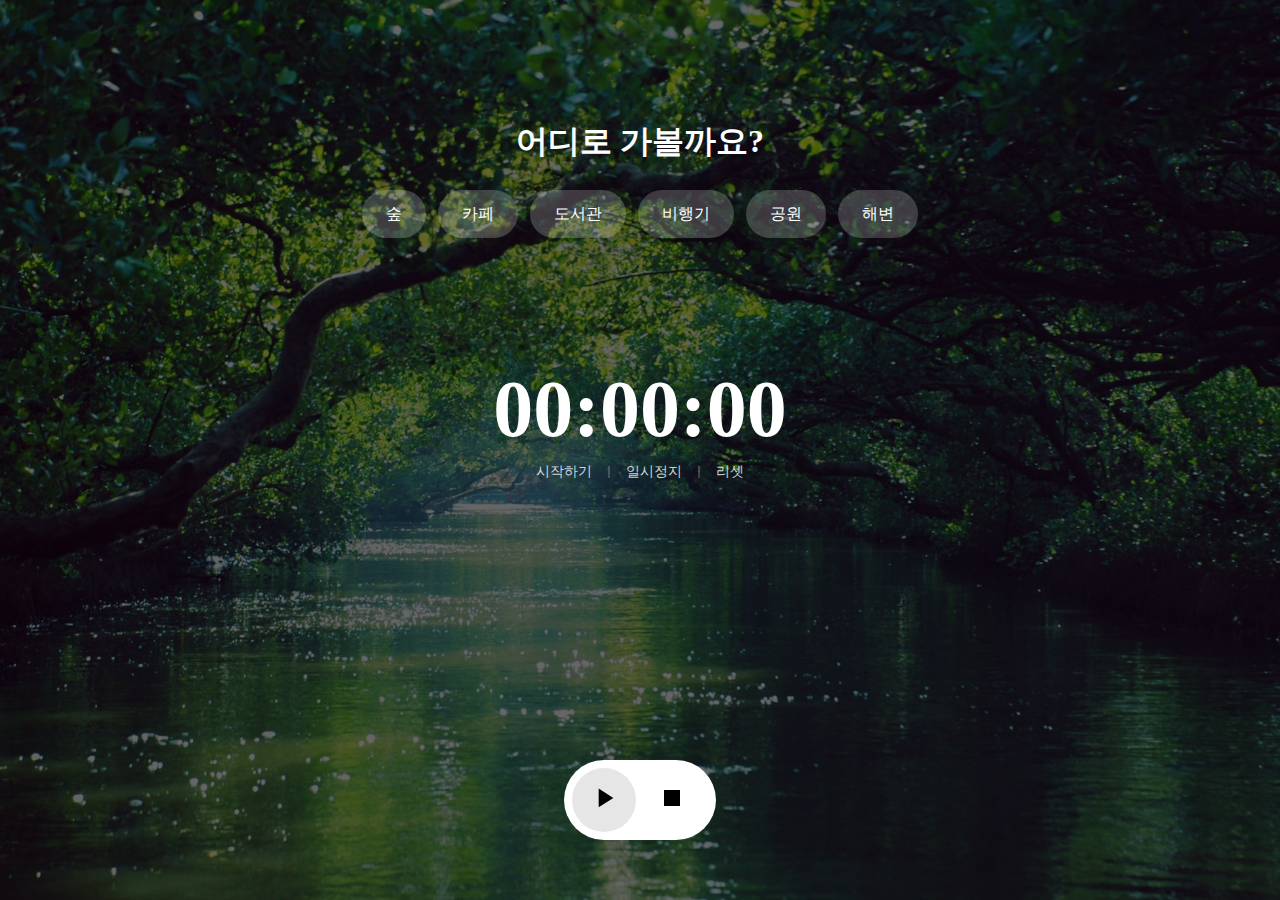
==== src/index.html @ 79c39ce4 "feat: Add style and assets" ====
<!DOCTYPE html>
<html lang="ko">
<head>
    <meta charset="UTF-8">
    <meta http-equiv="X-UA-Compatible" content="IE=edge">
    <meta name="viewport" content="width=device-width, initial-scale=1.0">
    <title>Ambient Player</title>
    <link rel="stylesheet" href="style.css">
</head>
<body style="background-image: url('assets/img/img_forest.jpg');">
    <div class="container">
        <div class="location">
            <h1>어디로 가볼까요?</h1>
            <ul class="option_container">
                <li class="option"><a>숲</a></li>
                <li class="option"><a>카페</a></li>
                <li class="option"><a>도서관</a></li>
                <li class="option"><a>비행기</a></li>
                <li class="option"><a>공원</a></li>
                <li class="option"><a>해변</a></li>
            </ul>
        </div>
        <div class="stopwatch">
            <div class="time">00:00:00</div>
            <div class="time_control">
                <h3 class="time_start">시작하기</h3>
                <span></span>
                <h3 class="time_pause">일시정지</h3>
                <span></span>
                <h3 class="time_reset">리셋</h3>
            </div>
        </div>
        <div class="player">
            <div class="play">
                <div class="playIcon">
                    <img src="assets/icon/icn_play.svg"/>
                </div>
            </div>
            <div class="pause hide">
                <div class="pauseIcon">
                    <img src="assets/icon/icn_pause.svg"/>
                </div>
            </div>
            <div class="stop">
                <div class="stopIcon">
                    <img src="assets/icon/icn_stop.svg"/>
                </div>
            </div>
            <audio id="player">
                <source src="assets/audio/audio_forest.mp3" type="audio/mpeg">
            </audio>
        </div>
    </div>
    <script src="app.js"></script>
</body>
</html>
---- src/style.css ----
* {
    margin: 0;
    padding: 0;
    list-style: none;
}
body, html {
    width: 100%;
    height: 100%;
}
body {
    background-position: center;
    background-size: cover;
    background-repeat: no-repeat;
}
.container {
    width: 100%;
    height: 100%;
    position: absolute;
    left: 50%;
    transform: translateX(-50%);
}

.location {
    width: auto;
}
h1 {
    text-align: center;
    color: white;
    font-weight: 600;
    margin-top: 120px;
    margin-bottom: 20px;
}
.option_container {
    display: flex;
    justify-content: center;
}
.option_container li {
    height: 48px;
    padding: 0 24px;
    margin: 6px;
    text-align: center;
    font-size: 16px;
    font-weight: 500;
    border-radius: 24px;
    background-color: rgba(255, 255, 255, 0.2);
}
.option_container li a {
    line-height: 48px;
    color: white;
}
.option_container li:hover{
    background-color: white;
    cursor: pointer;
}
.option_container li:hover a{
    color: black;
}

.stopwtach {
}
.time {
    margin-top: 120px;
    text-align: center;
    font-size: 80px;
    font-weight: 600;
    color: white;
}
.time_control {
    display: flex;
    justify-content: center;
    align-items: center;
}
.time_control h3 {
    margin: 8px;
    font-size: 14px;
    font-weight: 400;
    color: rgba(255, 255, 255, 0.8);
}
.time_control h3:hover {
    cursor: pointer;
    color:white;
}
.time_control span {
    width: 2px;
    height: 12px;
    margin: 8px;
    background-color: rgba(255, 255, 255, 0.2);
}

.player {
    padding: 8px;
    position: absolute;
    left: 50%;
    transform: translateX(-50%);
    bottom: 60px;
    display: flex;
    justify-content: center;
    align-items: center;
    background-color: white;
    border-radius: 80px;
}
.play {
    width: 64px;
    height: 64px;
    display: flex;
    justify-content: center;
    align-items: center;
    border-radius: 40px;
    background-color: #e6e6e6;
}
.playIcon img {
    width: 32px;
    height: 32px;
}
.pause {
    width: 64px;
    height: 64px;
    display: flex;
    justify-content: center;
    align-items: center;
    border-radius: 40px;
    background-color: #e6e6e6;
}
.pauseIcon img {
    width: 32px;
    height: 32px;
}
.stop {
    width: 32px;
    height: 32px;
    display: flex;
    justify-content: center;
    align-items: center;
    margin-left: 20px;
    margin-right: 20px;
}
.stopIcon img {
    width: 32px;
    height: 32px;
}

.show {
    display: block;
}
.hide {
    display: none;
}
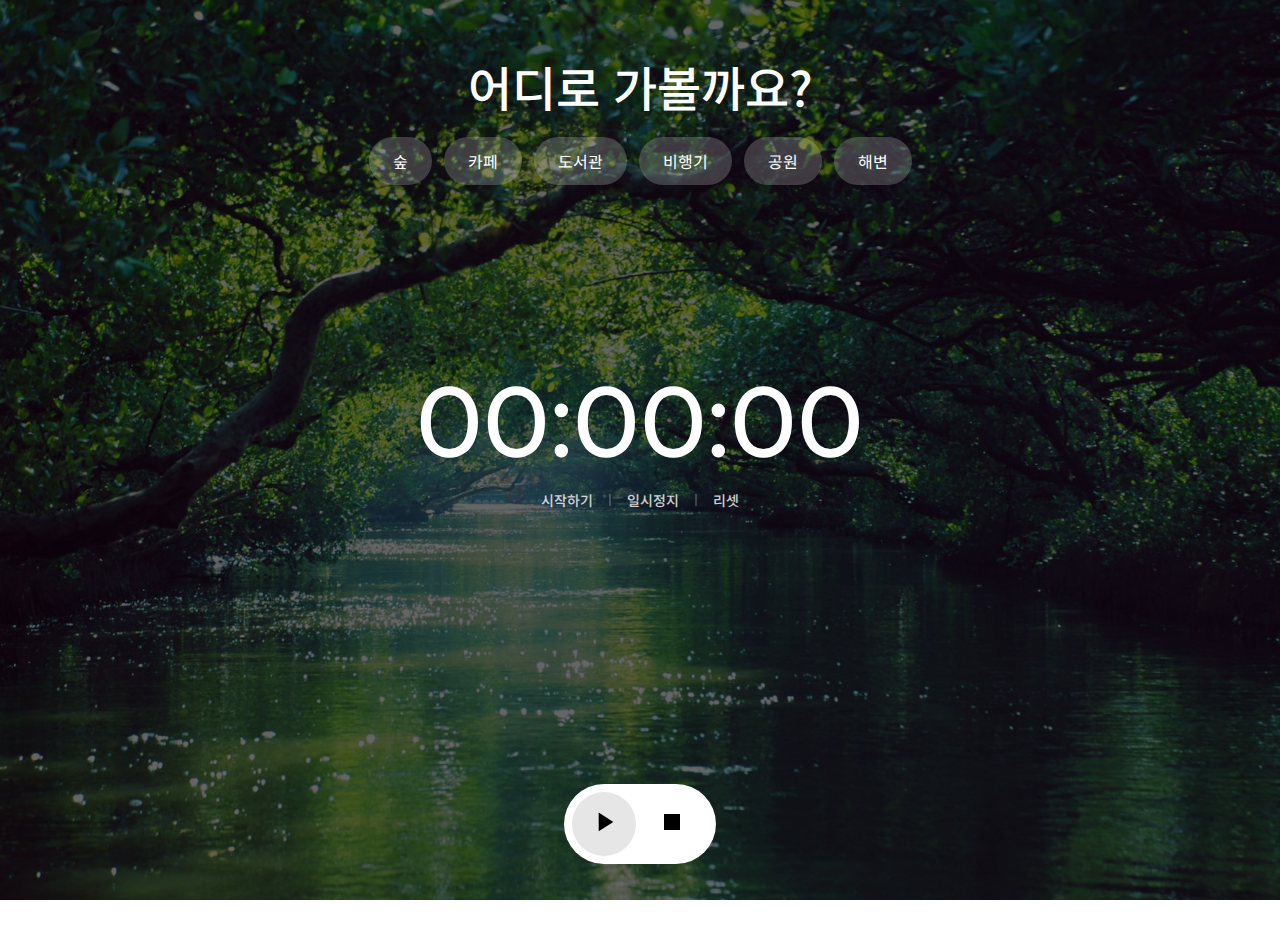
==== commit ced4908e: "feat: Add Stop Watch" ====
--- a/src/index.html
+++ b/src/index.html
@@ -23,11 +23,11 @@
         <div class="stopwatch">
             <div class="time">00:00:00</div>
             <div class="time_control">
-                <h3 class="time_start">시작하기</h3>
+                <button class="time_start" onclick="startTime()">시작하기</button>
                 <span></span>
-                <h3 class="time_pause">일시정지</h3>
+                <button class="time_pause" onclick="stopTime()">일시정지</button>
                 <span></span>
-                <h3 class="time_reset">리셋</h3>
+                <button class="time_reset" onclick="resetTime()">리셋</button>
             </div>
         </div>
         <div class="player">
@@ -51,6 +51,6 @@
             </audio>
         </div>
     </div>
-    <script src="app.js"></script>
+    <script src="app.js" type="text/javascript"></script>
 </body>
 </html>--- a/src/style.css
+++ b/src/style.css
@@ -1,3 +1,6 @@
+@import url('https://fonts.googleapis.com/css2?family=Noto+Sans+KR:wght@400;500;700&display=swap');
+@import url('https://fonts.googleapis.com/css2?family=Montserrat:wght@400;500;600&display=swap');
+
 * {
     margin: 0;
     padding: 0;
@@ -13,22 +16,19 @@
     background-repeat: no-repeat;
 }
 .container {
-    width: 100%;
-    height: 100%;
-    position: absolute;
-    left: 50%;
-    transform: translateX(-50%);
 }
 
+/* 옵션 선택 */
 .location {
-    width: auto;
+    margin-top: 4%;
 }
 h1 {
+    font-family: 'Noto Sans KR', sans-serif;
     text-align: center;
     color: white;
-    font-weight: 600;
-    margin-top: 120px;
-    margin-bottom: 20px;
+    font-size: 48px;
+    font-weight: 500;
+    margin-bottom: 10px;
 }
 .option_container {
     display: flex;
@@ -38,9 +38,10 @@
     height: 48px;
     padding: 0 24px;
     margin: 6px;
+    font-family: 'Noto Sans KR', sans-serif;
     text-align: center;
     font-size: 16px;
-    font-weight: 500;
+    font-weight: 400;
     border-radius: 24px;
     background-color: rgba(255, 255, 255, 0.2);
 }
@@ -56,13 +57,18 @@
     color: black;
 }
 
-.stopwtach {
+/* 스톱워치 */
+.stopwatch {
+    position: absolute;
+    top: 40%;
+    left: 50%;
+    transform: translateX(-50%);
 }
 .time {
-    margin-top: 120px;
+    font-family: 'Montserrat', sans-serif;
     text-align: center;
-    font-size: 80px;
-    font-weight: 600;
+    font-size: 100px;
+    font-weight: 500;
     color: white;
 }
 .time_control {
@@ -70,11 +76,15 @@
     justify-content: center;
     align-items: center;
 }
-.time_control h3 {
+.time_control button {
     margin: 8px;
+    font-family: 'Noto Sans KR', sans-serif;
     font-size: 14px;
-    font-weight: 400;
+    font-weight: 500;
+    border: none;
+    background: none;
     color: rgba(255, 255, 255, 0.8);
+    cursor: pointer;
 }
 .time_control h3:hover {
     cursor: pointer;
@@ -87,12 +97,13 @@
     background-color: rgba(255, 255, 255, 0.2);
 }
 
+/* 오디오 컨트롤  */
 .player {
     padding: 8px;
     position: absolute;
     left: 50%;
     transform: translateX(-50%);
-    bottom: 60px;
+    bottom: 4%;
     display: flex;
     justify-content: center;
     align-items: center;
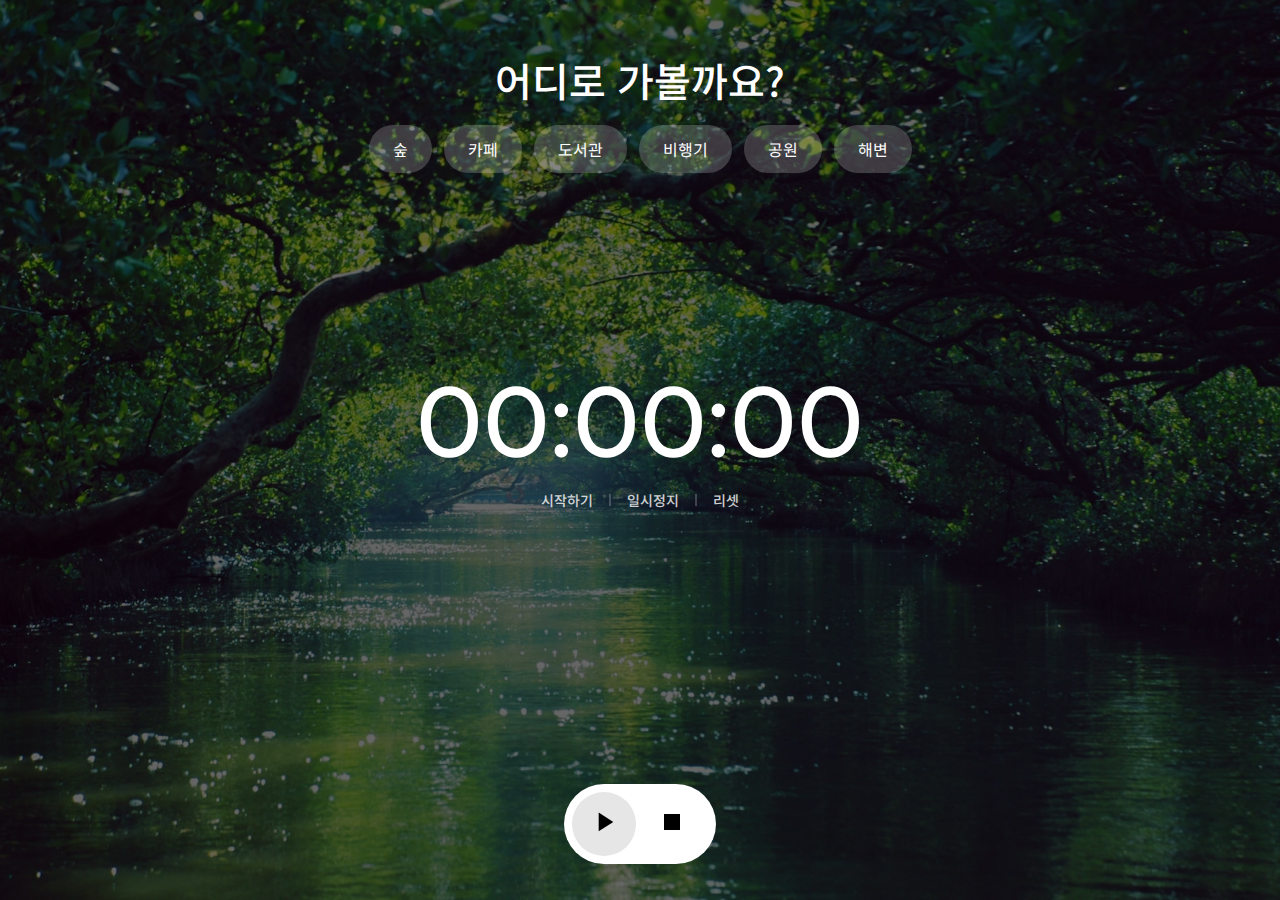
==== commit 82c8bc94: "feat: Link background images to each button" ====
--- a/src/index.html
+++ b/src/index.html
@@ -7,8 +7,8 @@
     <title>Ambient Player</title>
     <link rel="stylesheet" href="style.css">
 </head>
-<body style="background-image: url('assets/img/img_forest.jpg');">
-    <div class="container">
+<body>
+    <div class="container" style="background-image: url('assets/img/img_forest.jpg');">
         <div class="location">
             <h1>어디로 가볼까요?</h1>
             <ul class="option_container">
--- a/src/style.css
+++ b/src/style.css
@@ -6,27 +6,25 @@
     padding: 0;
     list-style: none;
 }
-body, html {
+body, html, .container {
     width: 100%;
     height: 100%;
 }
-body {
+.container {
     background-position: center;
     background-size: cover;
     background-repeat: no-repeat;
 }
-.container {
-}
 
 /* 옵션 선택 */
 .location {
-    margin-top: 4%;
+    padding-top: 4%;
 }
 h1 {
     font-family: 'Noto Sans KR', sans-serif;
     text-align: center;
     color: white;
-    font-size: 48px;
+    font-size: 40px;
     font-weight: 500;
     margin-bottom: 10px;
 }
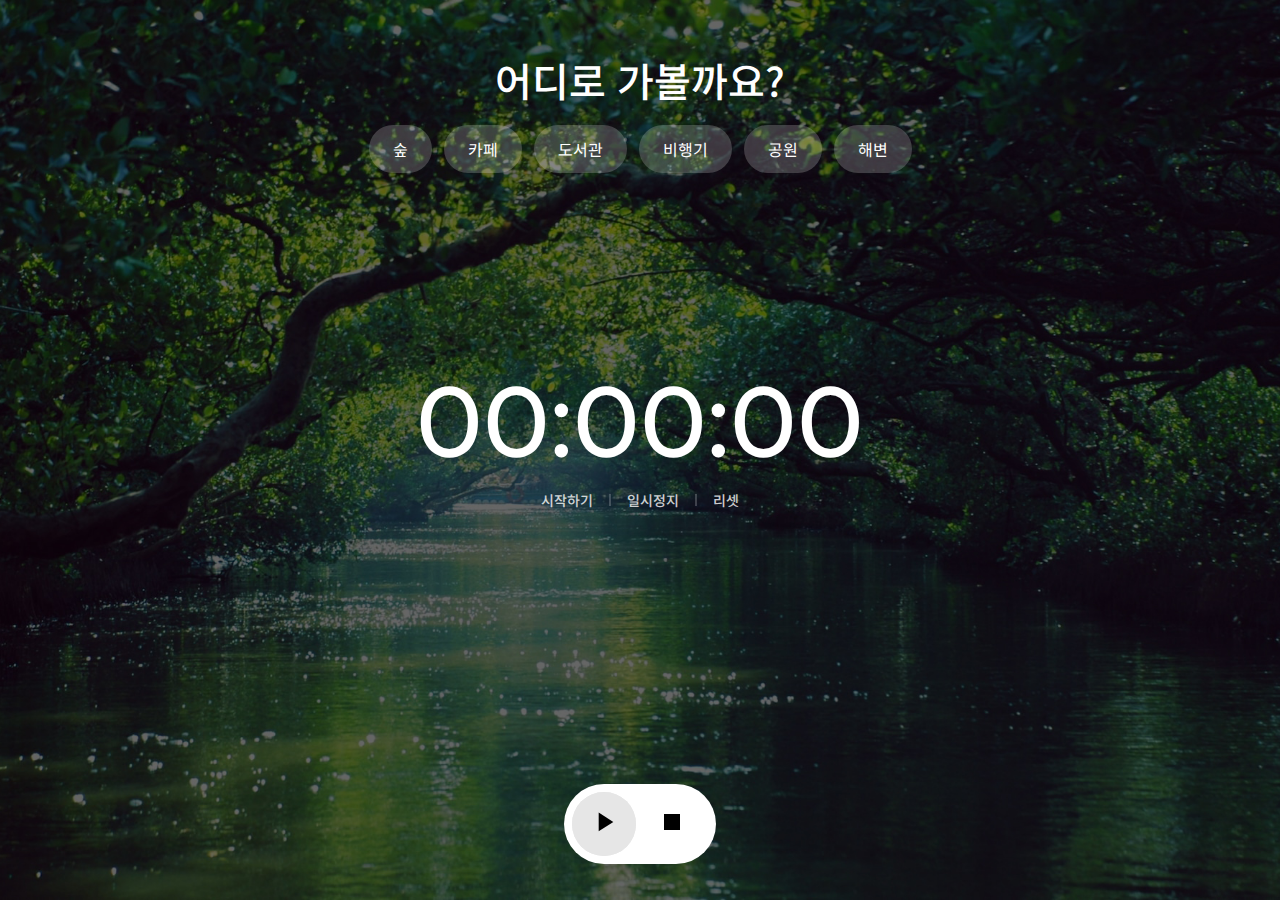
==== commit 9221fe31: "feat: Link audio files to each button" ====
--- a/src/index.html
+++ b/src/index.html
@@ -31,14 +31,16 @@
             </div>
         </div>
         <div class="player">
-            <div class="play">
-                <div class="playIcon">
-                    <img src="assets/icon/icn_play.svg"/>
+            <div class="toggle_button">
+                <div class="pause">
+                    <div class="pauseIcon">
+                        <img src="assets/icon/icn_pause.svg"/>
+                    </div>
                 </div>
-            </div>
-            <div class="pause hide">
-                <div class="pauseIcon">
-                    <img src="assets/icon/icn_pause.svg"/>
+                <div class="play">
+                    <div class="playIcon">
+                        <img src="assets/icon/icn_play.svg"/>
+                    </div>
                 </div>
             </div>
             <div class="stop">
@@ -46,9 +48,6 @@
                     <img src="assets/icon/icn_stop.svg"/>
                 </div>
             </div>
-            <audio id="player">
-                <source src="assets/audio/audio_forest.mp3" type="audio/mpeg">
-            </audio>
         </div>
     </div>
     <script src="app.js" type="text/javascript"></script>
--- a/src/style.css
+++ b/src/style.css
@@ -11,6 +11,7 @@
     height: 100%;
 }
 .container {
+    background-color: black;
     background-position: center;
     background-size: cover;
     background-repeat: no-repeat;
@@ -108,9 +109,14 @@
     background-color: white;
     border-radius: 80px;
 }
+.toggle_button {
+    width: 64px;
+    height: 64px;
+}
 .play {
     width: 64px;
     height: 64px;
+    position: absolute;
     display: flex;
     justify-content: center;
     align-items: center;
@@ -124,6 +130,7 @@
 .pause {
     width: 64px;
     height: 64px;
+    position: absolute;
     display: flex;
     justify-content: center;
     align-items: center;
@@ -147,10 +154,6 @@
     width: 32px;
     height: 32px;
 }
-
-.show {
-    display: block;
-}
 .hide {
-    display: none;
+    opacity: 0;
 }